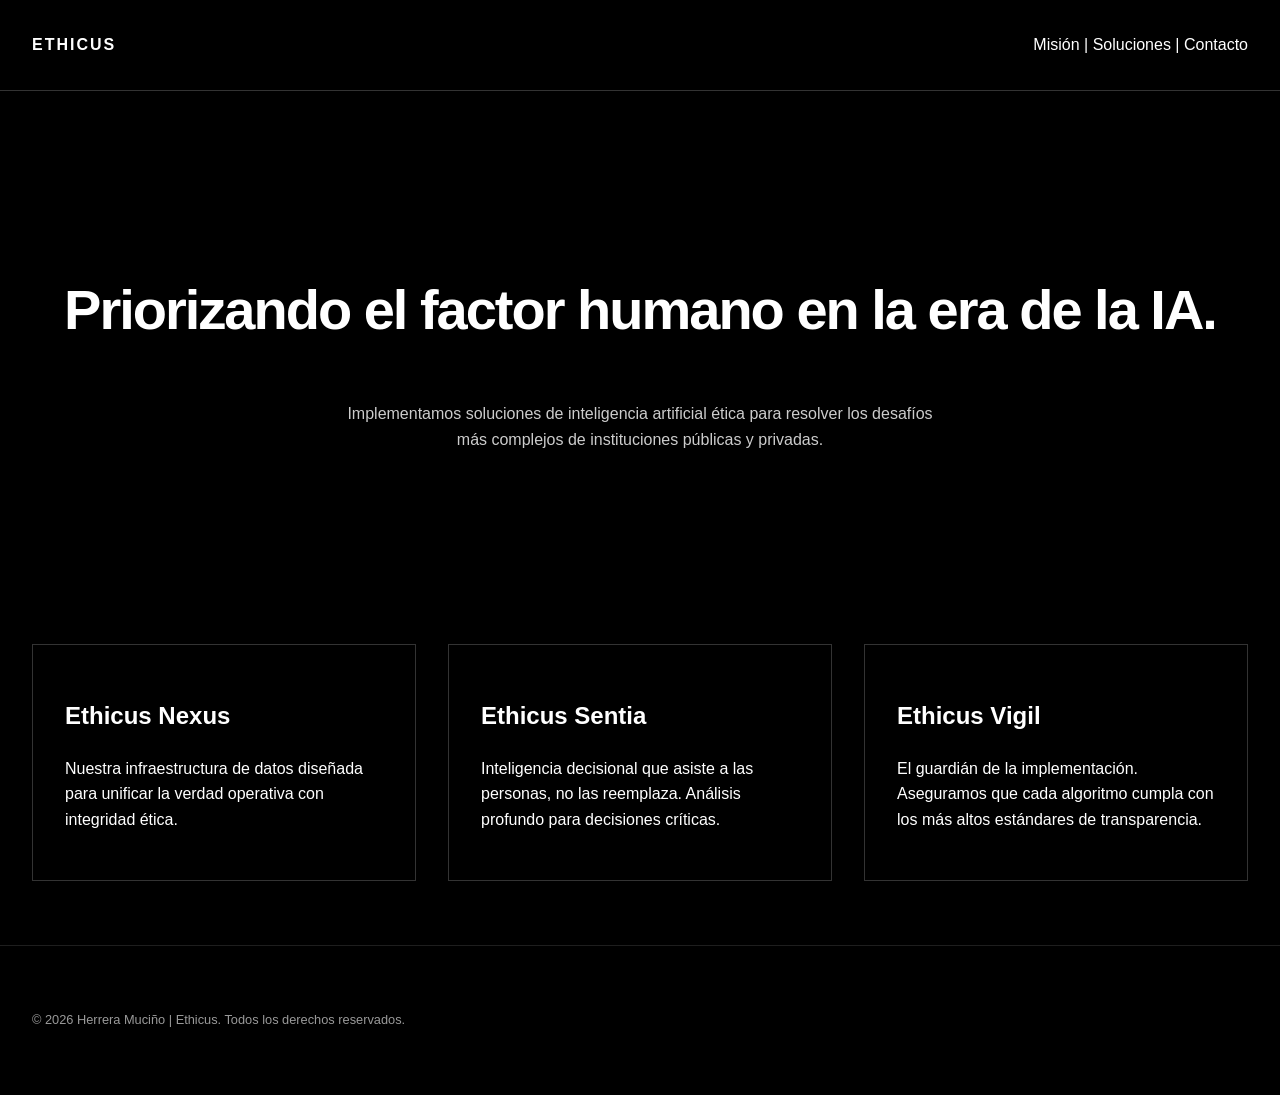
==== ethicus/index.html @ 8b9547f1 "Add initial HTML structure for Ethicus website Pagina principal Ethicus AI." ====
<!DOCTYPE html>
<html lang="es">
<head>
    <meta charset="UTF-8">
    <meta name="viewport" content="width=device-width, initial-scale=1.0">
    <title>Ethicus | Inteligencia Artificial Humana</title>
    <style>
        :root { --bg: #000; --text: #fff; --accent: #333; }
        body { background: var(--bg); color: var(--text); font-family: 'Inter', sans-serif; margin: 0; line-height: 1.6; }
        nav { padding: 2rem; display: flex; justify-content: space-between; border-bottom: 1px solid var(--accent); }
        .hero { padding: 8rem 2rem; text-align: center; }
        h1 { font-size: 3.5rem; letter-spacing: -2px; }
        .grid { display: grid; grid-template-columns: repeat(auto-fit, minmax(300px, 1fr)); gap: 2rem; padding: 4rem 2rem; }
        .card { border: 1px solid var(--accent); padding: 2rem; transition: 0.3s; }
        .card:hover { background: #111; }
        .footer { padding: 4rem 2rem; border-top: 1px solid var(--accent); font-size: 0.8rem; opacity: 0.6; }
    </style>
</head>
<body>
    <nav>
        <div style="font-weight: bold; letter-spacing: 2px;">ETHICUS</div>
        <div>Misión | Soluciones | Contacto</div>
    </nav>
    <section class="hero">
        <h1>Priorizando el factor humano en la era de la IA.</h1>
        <p style="max-width: 600px; margin: auto; opacity: 0.8;">Implementamos soluciones de inteligencia artificial ética para resolver los desafíos más complejos de instituciones públicas y privadas.</p>
    </section>
    <section class="grid">
        <div class="card">
            <h2>Ethicus Nexus</h2>
            <p>Nuestra infraestructura de datos diseñada para unificar la verdad operativa con integridad ética.</p>
        </div>
        <div class="card">
            <h2>Ethicus Sentia</h2>
            <p>Inteligencia decisional que asiste a las personas, no las reemplaza. Análisis profundo para decisiones críticas.</p>
        </div>
        <div class="card">
            <h2>Ethicus Vigil</h2>
            <p>El guardián de la implementación. Aseguramos que cada algoritmo cumpla con los más altos estándares de transparencia.</p>
        </div>
    </section>
    <footer class="footer">
        © 2026 Herrera Muciño | Ethicus. Todos los derechos reservados.
    </footer>
</body>
</html>
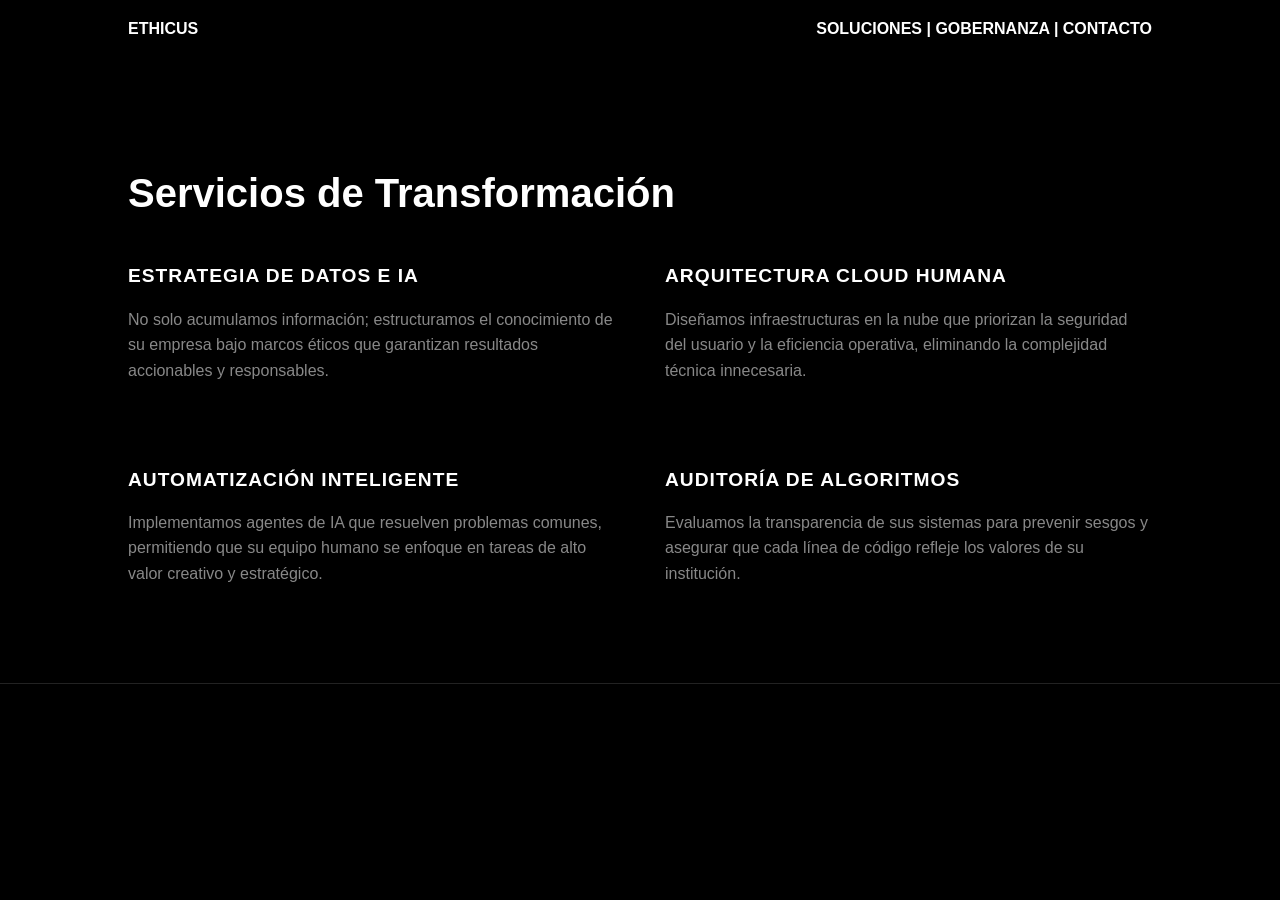
==== commit ad81a4e1: "Update title and restructure sections in index.html version con inteli.." ====
--- a/ethicus/index.html
+++ b/ethicus/index.html
@@ -2,45 +2,40 @@
 <html lang="es">
 <head>
     <meta charset="UTF-8">
-    <meta name="viewport" content="width=device-width, initial-scale=1.0">
-    <title>Ethicus | Inteligencia Artificial Humana</title>
+    <title>Ethicus | Innovación con Integridad</title>
     <style>
-        :root { --bg: #000; --text: #fff; --accent: #333; }
-        body { background: var(--bg); color: var(--text); font-family: 'Inter', sans-serif; margin: 0; line-height: 1.6; }
-        nav { padding: 2rem; display: flex; justify-content: space-between; border-bottom: 1px solid var(--accent); }
-        .hero { padding: 8rem 2rem; text-align: center; }
-        h1 { font-size: 3.5rem; letter-spacing: -2px; }
-        .grid { display: grid; grid-template-columns: repeat(auto-fit, minmax(300px, 1fr)); gap: 2rem; padding: 4rem 2rem; }
-        .card { border: 1px solid var(--accent); padding: 2rem; transition: 0.3s; }
-        .card:hover { background: #111; }
-        .footer { padding: 4rem 2rem; border-top: 1px solid var(--accent); font-size: 0.8rem; opacity: 0.6; }
+        body { background: #000; color: #fff; font-family: 'Inter', sans-serif; margin: 0; }
+        .section { padding: 80px 10%; border-bottom: 1px solid #222; }
+        h2 { font-size: 2.5rem; color: #fff; margin-bottom: 30px; }
+        .grid { display: grid; grid-template-columns: 1fr 1fr; gap: 50px; }
+        .item h3 { color: #fff; font-size: 1.2rem; text-transform: uppercase; letter-spacing: 1px; }
+        .item p { color: #888; line-height: 1.6; }
+        .nav { padding: 20px 10%; display: flex; justify-content: space-between; font-weight: bold; }
     </style>
 </head>
 <body>
-    <nav>
-        <div style="font-weight: bold; letter-spacing: 2px;">ETHICUS</div>
-        <div>Misión | Soluciones | Contacto</div>
-    </nav>
-    <section class="hero">
-        <h1>Priorizando el factor humano en la era de la IA.</h1>
-        <p style="max-width: 600px; margin: auto; opacity: 0.8;">Implementamos soluciones de inteligencia artificial ética para resolver los desafíos más complejos de instituciones públicas y privadas.</p>
-    </section>
-    <section class="grid">
-        <div class="card">
-            <h2>Ethicus Nexus</h2>
-            <p>Nuestra infraestructura de datos diseñada para unificar la verdad operativa con integridad ética.</p>
+    <nav class="nav"><div>ETHICUS</div><div>SOLUCIONES | GOBERNANZA | CONTACTO</div></nav>
+    
+    <div class="section">
+        <h2>Servicios de Transformación</h2>
+        <div class="grid">
+            <div class="item">
+                <h3>Estrategia de Datos e IA</h3>
+                <p>No solo acumulamos información; estructuramos el conocimiento de su empresa bajo marcos éticos que garantizan resultados accionables y responsables.</p>
+            </div>
+            <div class="item">
+                <h3>Arquitectura Cloud Humana</h3>
+                <p>Diseñamos infraestructuras en la nube que priorizan la seguridad del usuario y la eficiencia operativa, eliminando la complejidad técnica innecesaria.</p>
+            </div>
+            <div class="item">
+                <h3>Automatización Inteligente</h3>
+                <p>Implementamos agentes de IA que resuelven problemas comunes, permitiendo que su equipo humano se enfoque en tareas de alto valor creativo y estratégico.</p>
+            </div>
+            <div class="item">
+                <h3>Auditoría de Algoritmos</h3>
+                <p>Evaluamos la transparencia de sus sistemas para prevenir sesgos y asegurar que cada línea de código refleje los valores de su institución.</p>
+            </div>
         </div>
-        <div class="card">
-            <h2>Ethicus Sentia</h2>
-            <p>Inteligencia decisional que asiste a las personas, no las reemplaza. Análisis profundo para decisiones críticas.</p>
-        </div>
-        <div class="card">
-            <h2>Ethicus Vigil</h2>
-            <p>El guardián de la implementación. Aseguramos que cada algoritmo cumpla con los más altos estándares de transparencia.</p>
-        </div>
-    </section>
-    <footer class="footer">
-        © 2026 Herrera Muciño | Ethicus. Todos los derechos reservados.
-    </footer>
+    </div>
 </body>
 </html>
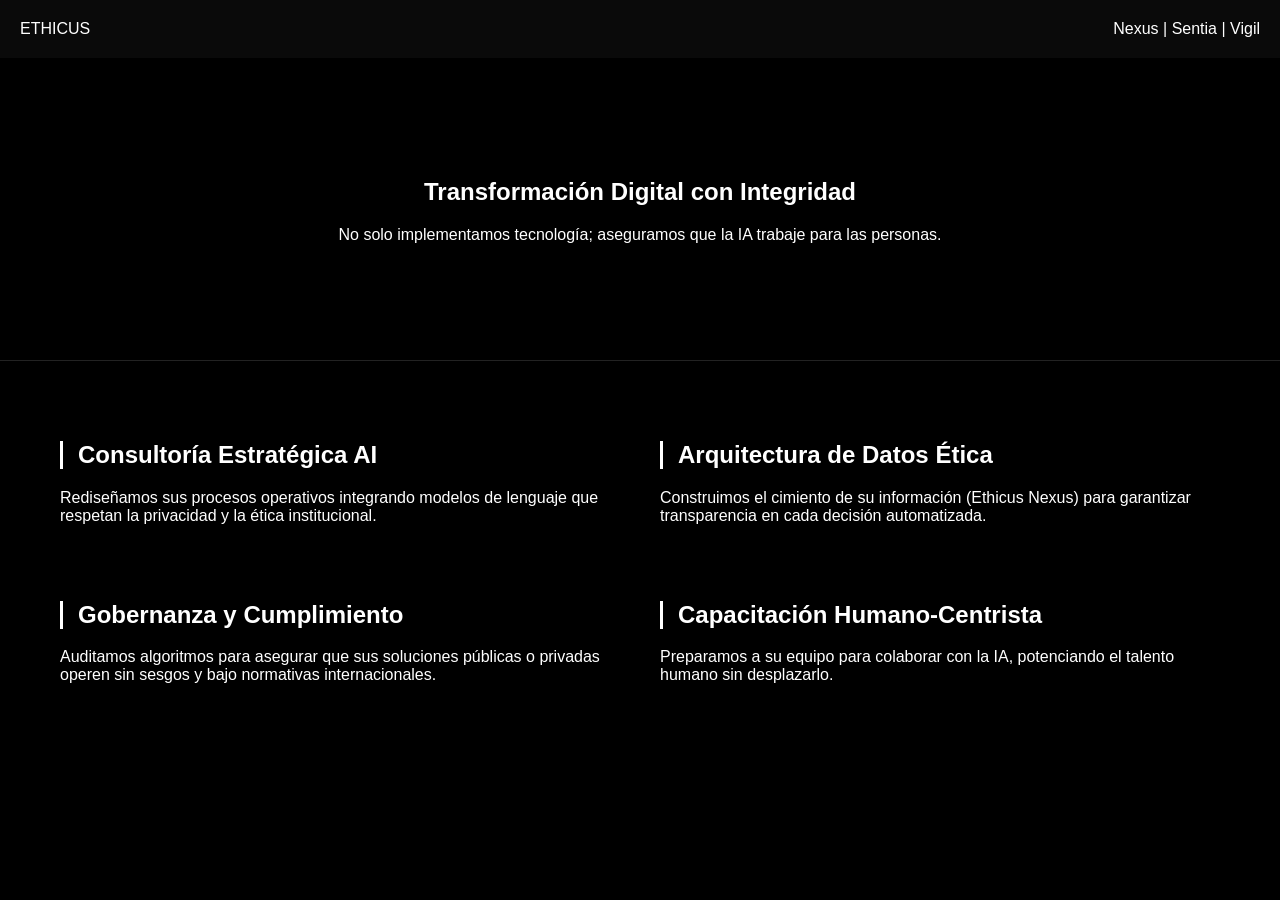
==== commit e728746b: "Revise index.html with new content and title Updated the title and added new sections for strategic " ====
--- a/ethicus/index.html
+++ b/ethicus/index.html
@@ -1,41 +1,38 @@
 <!DOCTYPE html>
 <html lang="es">
 <head>
-    <meta charset="UTF-8">
-    <title>Ethicus | Innovación con Integridad</title>
+    <meta charset="UTF-8"><title>Ethicus | IA con Conciencia Humana</title>
     <style>
         body { background: #000; color: #fff; font-family: 'Inter', sans-serif; margin: 0; }
-        .section { padding: 80px 10%; border-bottom: 1px solid #222; }
-        h2 { font-size: 2.5rem; color: #fff; margin-bottom: 30px; }
-        .grid { display: grid; grid-template-columns: 1fr 1fr; gap: 50px; }
-        .item h3 { color: #fff; font-size: 1.2rem; text-transform: uppercase; letter-spacing: 1px; }
-        .item p { color: #888; line-height: 1.6; }
-        .nav { padding: 20px 10%; display: flex; justify-content: space-between; font-weight: bold; }
+        .hero { padding: 100px 20px; text-align: center; border-bottom: 1px solid #222; }
+        .services { display: grid; grid-template-columns: 1fr 1fr; gap: 40px; padding: 60px; }
+        h2 { color: #fff; border-left: 3px solid #fff; padding-left: 15px; }
+        .nav { padding: 20px; display: flex; justify-content: space-between; background: #0a0a0a; }
     </style>
 </head>
 <body>
-    <nav class="nav"><div>ETHICUS</div><div>SOLUCIONES | GOBERNANZA | CONTACTO</div></nav>
-    
-    <div class="section">
-        <h2>Servicios de Transformación</h2>
-        <div class="grid">
-            <div class="item">
-                <h3>Estrategia de Datos e IA</h3>
-                <p>No solo acumulamos información; estructuramos el conocimiento de su empresa bajo marcos éticos que garantizan resultados accionables y responsables.</p>
-            </div>
-            <div class="item">
-                <h3>Arquitectura Cloud Humana</h3>
-                <p>Diseñamos infraestructuras en la nube que priorizan la seguridad del usuario y la eficiencia operativa, eliminando la complejidad técnica innecesaria.</p>
-            </div>
-            <div class="item">
-                <h3>Automatización Inteligente</h3>
-                <p>Implementamos agentes de IA que resuelven problemas comunes, permitiendo que su equipo humano se enfoque en tareas de alto valor creativo y estratégico.</p>
-            </div>
-            <div class="item">
-                <h3>Auditoría de Algoritmos</h3>
-                <p>Evaluamos la transparencia de sus sistemas para prevenir sesgos y asegurar que cada línea de código refleje los valores de su institución.</p>
-            </div>
+    <nav class="nav"><div>ETHICUS</div><div>Nexus | Sentia | Vigil</div></nav>
+    <section class="hero">
+        <h1>Transformación Digital con Integridad</h1>
+        <p>No solo implementamos tecnología; aseguramos que la IA trabaje para las personas.</p>
+    </section>
+    <section class="services">
+        <div>
+            <h2>Consultoría Estratégica AI</h2>
+            <p>Rediseñamos sus procesos operativos integrando modelos de lenguaje que respetan la privacidad y la ética institucional.</p>
         </div>
-    </div>
+        <div>
+            <h2>Arquitectura de Datos Ética</h2>
+            <p>Construimos el cimiento de su información (Ethicus Nexus) para garantizar transparencia en cada decisión automatizada.</p>
+        </div>
+        <div>
+            <h2>Gobernanza y Cumplimiento</h2>
+            <p>Auditamos algoritmos para asegurar que sus soluciones públicas o privadas operen sin sesgos y bajo normativas internacionales.</p>
+        </div>
+        <div>
+            <h2>Capacitación Humano-Centrista</h2>
+            <p>Preparamos a su equipo para colaborar con la IA, potenciando el talento humano sin desplazarlo.</p>
+        </div>
+    </section>
 </body>
 </html>
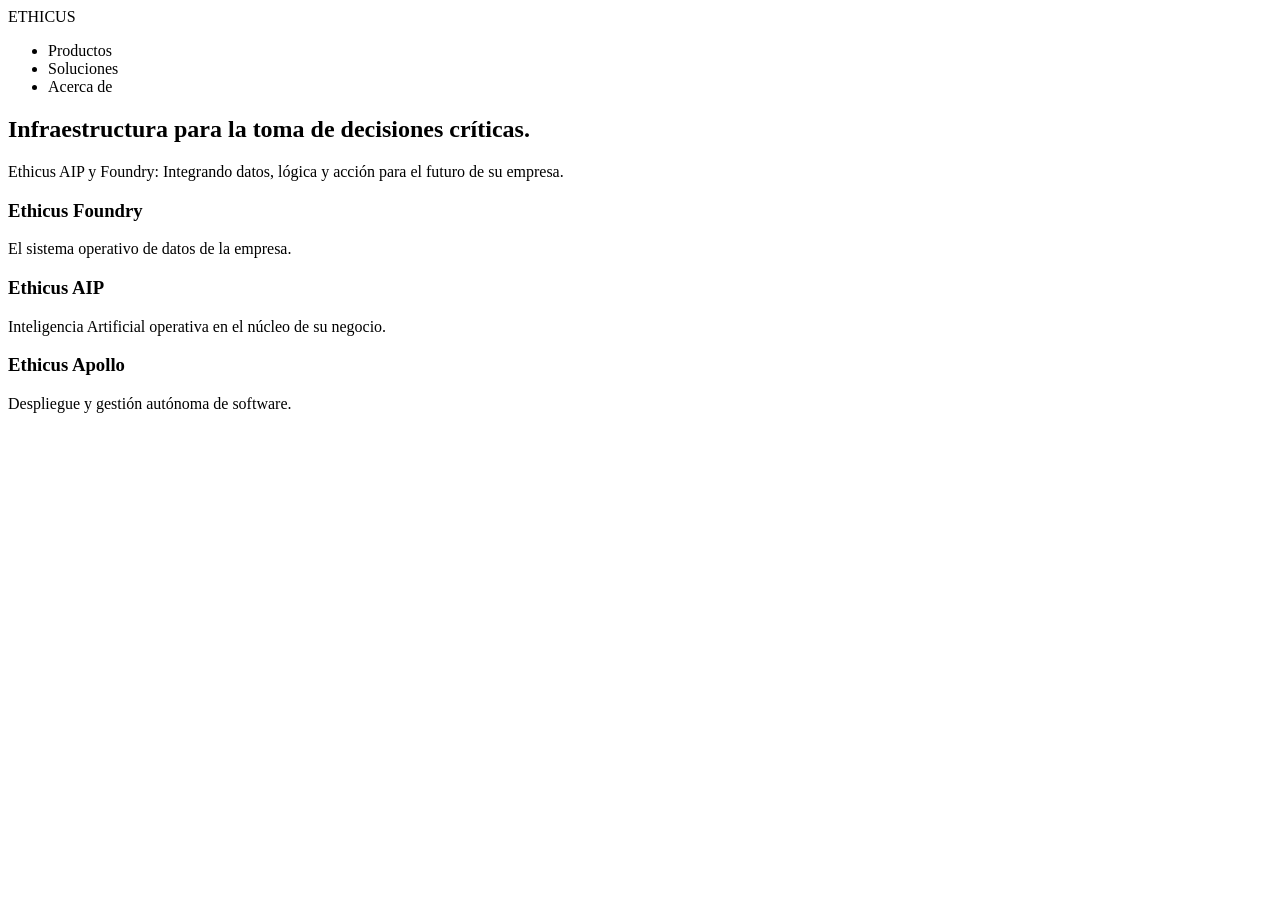
==== commit 41b1eb56: "Update index.html for improved structure and content" ====
--- a/ethicus/index.html
+++ b/ethicus/index.html
@@ -1,38 +1,43 @@
 <!DOCTYPE html>
 <html lang="es">
 <head>
-    <meta charset="UTF-8"><title>Ethicus | IA con Conciencia Humana</title>
-    <style>
-        body { background: #000; color: #fff; font-family: 'Inter', sans-serif; margin: 0; }
-        .hero { padding: 100px 20px; text-align: center; border-bottom: 1px solid #222; }
-        .services { display: grid; grid-template-columns: 1fr 1fr; gap: 40px; padding: 60px; }
-        h2 { color: #fff; border-left: 3px solid #fff; padding-left: 15px; }
-        .nav { padding: 20px; display: flex; justify-content: space-between; background: #0a0a0a; }
-    </style>
+    <meta charset="UTF-8">
+    <meta name="viewport" content="width=device-width, initial-scale=1.0">
+    <title>Ethicus | Plataforma de Inteligencia Operativa</title>
+    <link rel="stylesheet" href="css/style.css">
 </head>
-<body>
-    <nav class="nav"><div>ETHICUS</div><div>Nexus | Sentia | Vigil</div></nav>
-    <section class="hero">
-        <h1>Transformación Digital con Integridad</h1>
-        <p>No solo implementamos tecnología; aseguramos que la IA trabaje para las personas.</p>
-    </section>
-    <section class="services">
-        <div>
-            <h2>Consultoría Estratégica AI</h2>
-            <p>Rediseñamos sus procesos operativos integrando modelos de lenguaje que respetan la privacidad y la ética institucional.</p>
-        </div>
-        <div>
-            <h2>Arquitectura de Datos Ética</h2>
-            <p>Construimos el cimiento de su información (Ethicus Nexus) para garantizar transparencia en cada decisión automatizada.</p>
-        </div>
-        <div>
-            <h2>Gobernanza y Cumplimiento</h2>
-            <p>Auditamos algoritmos para asegurar que sus soluciones públicas o privadas operen sin sesgos y bajo normativas internacionales.</p>
-        </div>
-        <div>
-            <h2>Capacitación Humano-Centrista</h2>
-            <p>Preparamos a su equipo para colaborar con la IA, potenciando el talento humano sin desplazarlo.</p>
-        </div>
-    </section>
+<body class="dark-mode">
+    <header>
+        <nav>
+            <div class="logo">ETHICUS</div>
+            <ul>
+                <li>Productos</li>
+                <li>Soluciones</li>
+                <li>Acerca de</li>
+            </ul>
+        </nav>
+    </header>
+    
+    <main>
+        <section class="hero">
+            <h1>Infraestructura para la toma de decisiones críticas.</h1>
+            <p>Ethicus AIP y Foundry: Integrando datos, lógica y acción para el futuro de su empresa.</p>
+        </section>
+        
+        <section class="products">
+            <div class="product-card">
+                <h3>Ethicus Foundry</h3>
+                <p>El sistema operativo de datos de la empresa.</p>
+            </div>
+            <div class="product-card">
+                <h3>Ethicus AIP</h3>
+                <p>Inteligencia Artificial operativa en el núcleo de su negocio.</p>
+            </div>
+            <div class="product-card">
+                <h3>Ethicus Apollo</h3>
+                <p>Despliegue y gestión autónoma de software.</p>
+            </div>
+        </section>
+    </main>
 </body>
 </html>
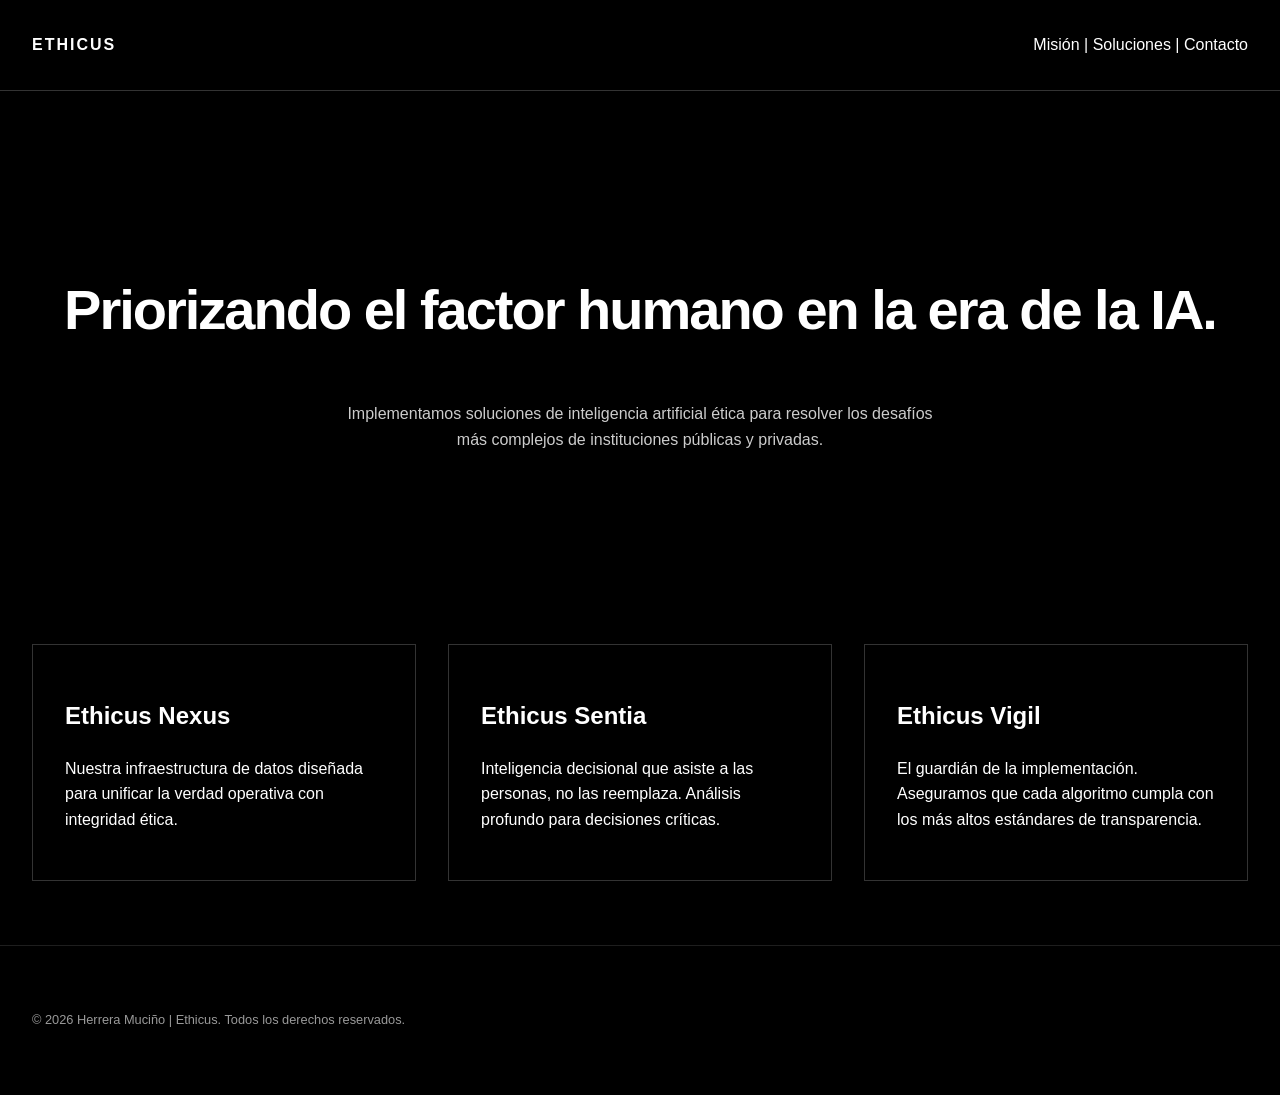
==== commit 13c2187b: "Update title and structure of index.html" ====
--- a/ethicus/index.html
+++ b/ethicus/index.html
@@ -3,41 +3,44 @@
 <head>
     <meta charset="UTF-8">
     <meta name="viewport" content="width=device-width, initial-scale=1.0">
-    <title>Ethicus | Plataforma de Inteligencia Operativa</title>
-    <link rel="stylesheet" href="css/style.css">
+    <title>Ethicus | Inteligencia Artificial Humana</title>
+    <style>
+        :root { --bg: #000; --text: #fff; --accent: #333; }
+        body { background: var(--bg); color: var(--text); font-family: 'Inter', sans-serif; margin: 0; line-height: 1.6; }
+        nav { padding: 2rem; display: flex; justify-content: space-between; border-bottom: 1px solid var(--accent); }
+        .hero { padding: 8rem 2rem; text-align: center; }
+        h1 { font-size: 3.5rem; letter-spacing: -2px; }
+        .grid { display: grid; grid-template-columns: repeat(auto-fit, minmax(300px, 1fr)); gap: 2rem; padding: 4rem 2rem; }
+        .card { border: 1px solid var(--accent); padding: 2rem; transition: 0.3s; }
+        .card:hover { background: #111; }
+        .footer { padding: 4rem 2rem; border-top: 1px solid var(--accent); font-size: 0.8rem; opacity: 0.6; }
+    </style>
 </head>
-<body class="dark-mode">
-    <header>
-        <nav>
-            <div class="logo">ETHICUS</div>
-            <ul>
-                <li>Productos</li>
-                <li>Soluciones</li>
-                <li>Acerca de</li>
-            </ul>
-        </nav>
-    </header>
-    
-    <main>
-        <section class="hero">
-            <h1>Infraestructura para la toma de decisiones críticas.</h1>
-            <p>Ethicus AIP y Foundry: Integrando datos, lógica y acción para el futuro de su empresa.</p>
-        </section>
-        
-        <section class="products">
-            <div class="product-card">
-                <h3>Ethicus Foundry</h3>
-                <p>El sistema operativo de datos de la empresa.</p>
-            </div>
-            <div class="product-card">
-                <h3>Ethicus AIP</h3>
-                <p>Inteligencia Artificial operativa en el núcleo de su negocio.</p>
-            </div>
-            <div class="product-card">
-                <h3>Ethicus Apollo</h3>
-                <p>Despliegue y gestión autónoma de software.</p>
-            </div>
-        </section>
-    </main>
+<body>
+    <nav>
+        <div style="font-weight: bold; letter-spacing: 2px;">ETHICUS</div>
+        <div>Misión | Soluciones | Contacto</div>
+    </nav>
+    <section class="hero">
+        <h1>Priorizando el factor humano en la era de la IA.</h1>
+        <p style="max-width: 600px; margin: auto; opacity: 0.8;">Implementamos soluciones de inteligencia artificial ética para resolver los desafíos más complejos de instituciones públicas y privadas.</p>
+    </section>
+    <section class="grid">
+        <div class="card">
+            <h2>Ethicus Nexus</h2>
+            <p>Nuestra infraestructura de datos diseñada para unificar la verdad operativa con integridad ética.</p>
+        </div>
+        <div class="card">
+            <h2>Ethicus Sentia</h2>
+            <p>Inteligencia decisional que asiste a las personas, no las reemplaza. Análisis profundo para decisiones críticas.</p>
+        </div>
+        <div class="card">
+            <h2>Ethicus Vigil</h2>
+            <p>El guardián de la implementación. Aseguramos que cada algoritmo cumpla con los más altos estándares de transparencia.</p>
+        </div>
+    </section>
+    <footer class="footer">
+        © 2026 Herrera Muciño | Ethicus. Todos los derechos reservados.
+    </footer>
 </body>
 </html>
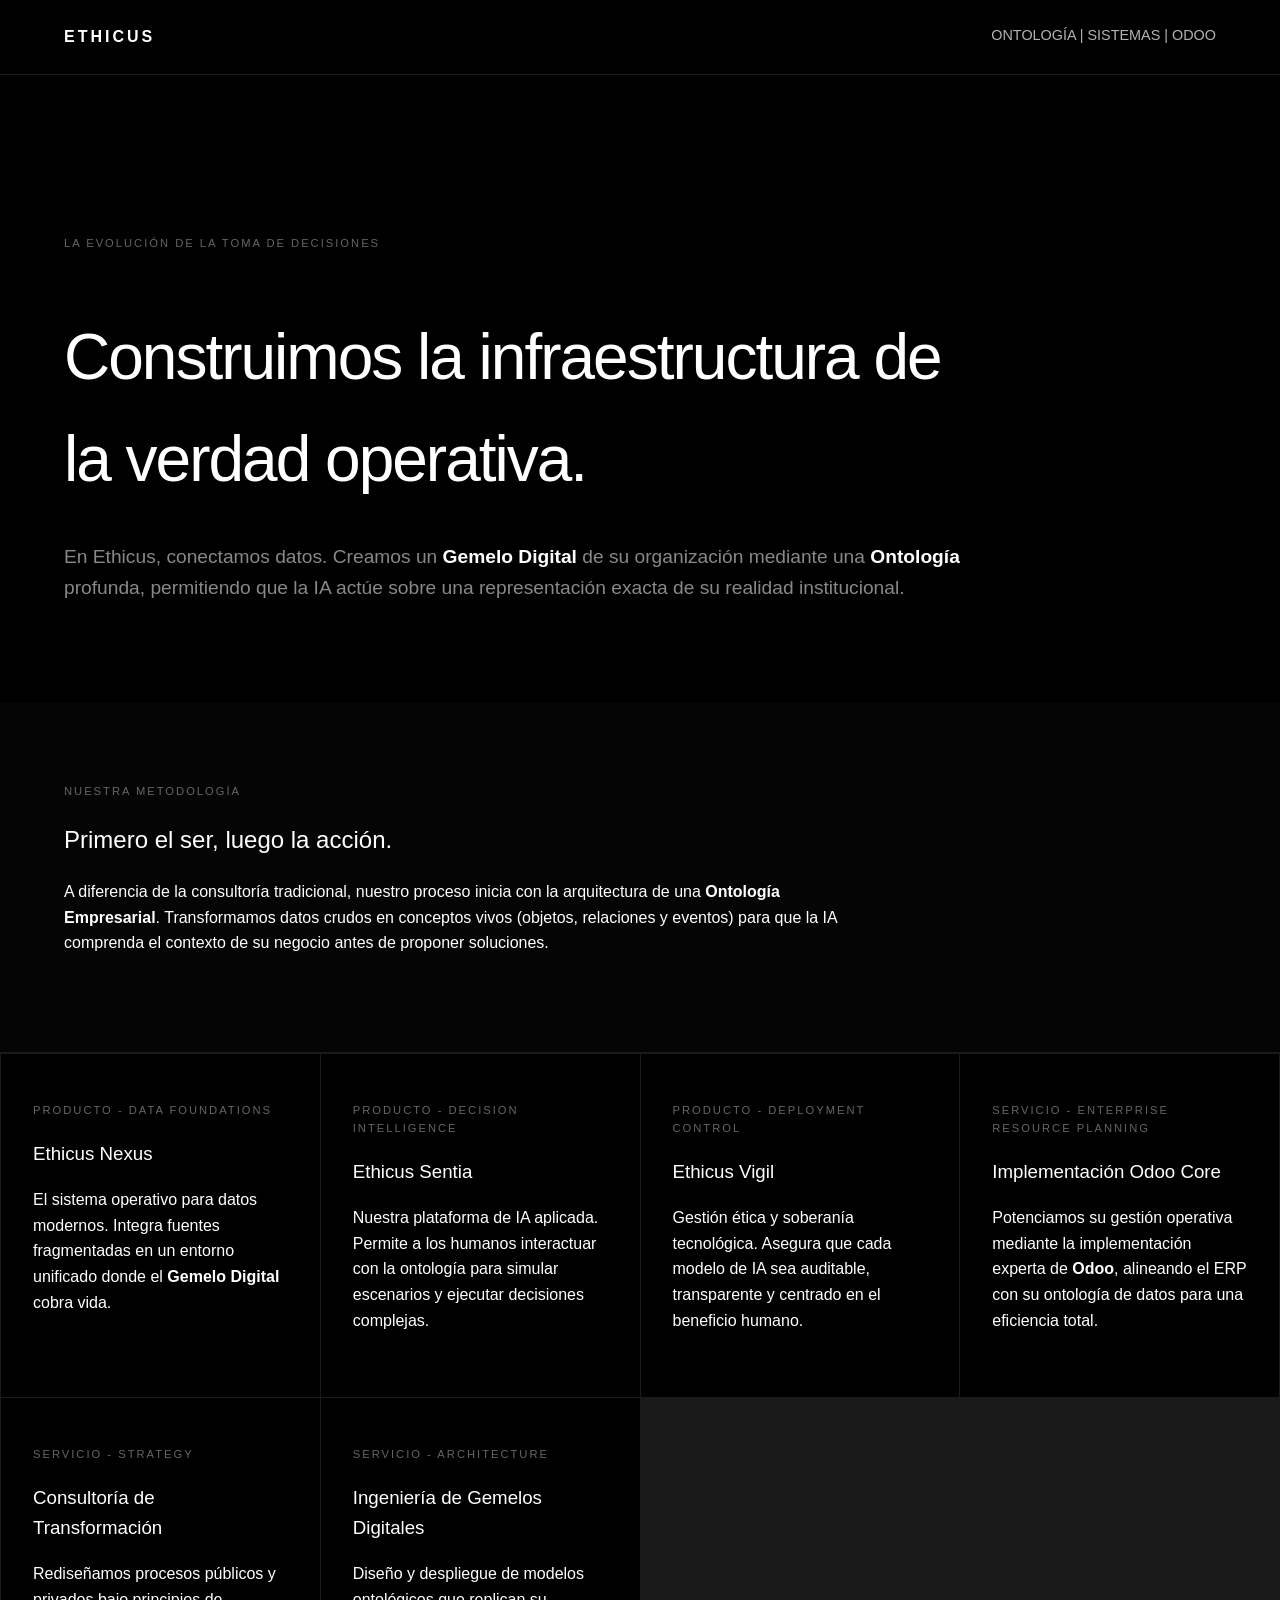
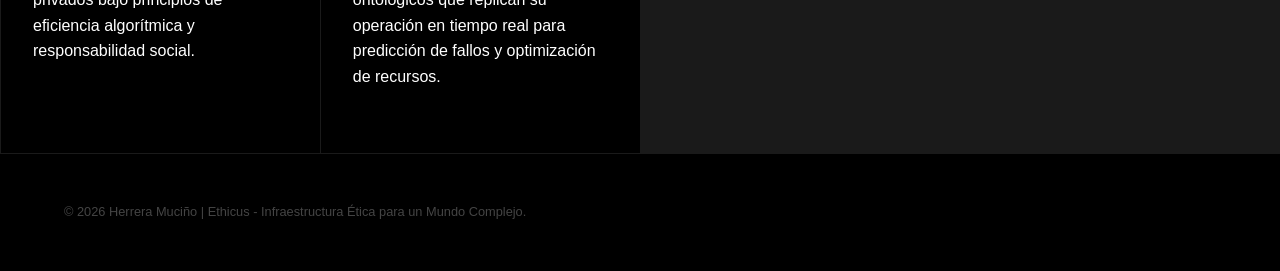
==== commit 3aa20127: "Revise HTML structure and update content Updated the title and modified styles for improved layout a" ====
--- a/ethicus/index.html
+++ b/ethicus/index.html
@@ -3,44 +3,83 @@
 <head>
     <meta charset="UTF-8">
     <meta name="viewport" content="width=device-width, initial-scale=1.0">
-    <title>Ethicus | Inteligencia Artificial Humana</title>
+    <title>Ethicus | Ontología y Decisiones Críticas</title>
     <style>
-        :root { --bg: #000; --text: #fff; --accent: #333; }
-        body { background: var(--bg); color: var(--text); font-family: 'Inter', sans-serif; margin: 0; line-height: 1.6; }
-        nav { padding: 2rem; display: flex; justify-content: space-between; border-bottom: 1px solid var(--accent); }
-        .hero { padding: 8rem 2rem; text-align: center; }
-        h1 { font-size: 3.5rem; letter-spacing: -2px; }
-        .grid { display: grid; grid-template-columns: repeat(auto-fit, minmax(300px, 1fr)); gap: 2rem; padding: 4rem 2rem; }
-        .card { border: 1px solid var(--accent); padding: 2rem; transition: 0.3s; }
-        .card:hover { background: #111; }
-        .footer { padding: 4rem 2rem; border-top: 1px solid var(--accent); font-size: 0.8rem; opacity: 0.6; }
+        :root { --bg: #000; --text: #fff; --accent: #1a1a1a; --highlight: #ffffff; }
+        body { background: var(--bg); color: var(--text); font-family: 'Inter', -apple-system, sans-serif; margin: 0; line-height: 1.6; }
+        nav { padding: 1.5rem 5%; display: flex; justify-content: space-between; border-bottom: 1px solid var(--accent); position: sticky; top: 0; background: rgba(0,0,0,0.9); z-index: 100; }
+        .hero { padding: 10rem 5% 5rem; max-width: 900px; }
+        h1 { font-size: 4rem; font-weight: 300; letter-spacing: -2px; margin-bottom: 2rem; }
+        .grid { display: grid; grid-template-columns: repeat(auto-fit, minmax(300px, 1fr)); gap: 1px; background: var(--accent); border: 1px solid var(--accent); }
+        .card { background: var(--bg); padding: 3rem 2rem; transition: 0.4s; }
+        .card:hover { background: #050505; }
+        .tag { font-size: 0.7rem; letter-spacing: 2px; text-transform: uppercase; color: #666; margin-bottom: 1rem; display: block; }
+        h2, h3 { font-weight: 400; }
+        .ontology-section { padding: 5rem 5%; background: #050505; border-bottom: 1px solid var(--accent); }
+        footer { padding: 3rem 5%; color: #444; font-size: 0.8rem; }
+        b { color: var(--highlight); }
     </style>
 </head>
 <body>
-    <nav>
-        <div style="font-weight: bold; letter-spacing: 2px;">ETHICUS</div>
-        <div>Misión | Soluciones | Contacto</div>
-    </nav>
-    <section class="hero">
-        <h1>Priorizando el factor humano en la era de la IA.</h1>
-        <p style="max-width: 600px; margin: auto; opacity: 0.8;">Implementamos soluciones de inteligencia artificial ética para resolver los desafíos más complejos de instituciones públicas y privadas.</p>
-    </section>
-    <section class="grid">
-        <div class="card">
-            <h2>Ethicus Nexus</h2>
-            <p>Nuestra infraestructura de datos diseñada para unificar la verdad operativa con integridad ética.</p>
-        </div>
-        <div class="card">
-            <h2>Ethicus Sentia</h2>
-            <p>Inteligencia decisional que asiste a las personas, no las reemplaza. Análisis profundo para decisiones críticas.</p>
-        </div>
-        <div class="card">
-            <h2>Ethicus Vigil</h2>
-            <p>El guardián de la implementación. Aseguramos que cada algoritmo cumpla con los más altos estándares de transparencia.</p>
-        </div>
-    </section>
-    <footer class="footer">
-        © 2026 Herrera Muciño | Ethicus. Todos los derechos reservados.
-    </footer>
+
+<nav>
+    <div style="font-weight: bold; letter-spacing: 3px;">ETHICUS</div>
+    <div style="font-size: 0.9rem; opacity: 0.7;">ONTOLOGÍA | SISTEMAS | ODOO</div>
+</nav>
+
+<section class="hero">
+    <span class="tag">La evolución de la toma de decisiones</span>
+    <h1>Construimos la infraestructura de la verdad operativa.</h1>
+    <p style="font-size: 1.2rem; color: #888;">En Ethicus, conectamos datos. Creamos un <b>Gemelo Digital</b> de su organización mediante una <b>Ontología</b> profunda, permitiendo que la IA actúe sobre una representación exacta de su realidad institucional.</p>
+</section>
+
+<section class="ontology-section">
+    <div style="max-width: 800px;">
+        <span class="tag">Nuestra Metodología</span>
+        <h2>Primero el ser, luego la acción.</h2>
+        <p>A diferencia de la consultoría tradicional, nuestro proceso inicia con la arquitectura de una <b>Ontología Empresarial</b>. Transformamos datos crudos en conceptos vivos (objetos, relaciones y eventos) para que la IA comprenda el contexto de su negocio antes de proponer soluciones.</p>
+    </div>
+</section>
+
+<section class="grid">
+    <!-- PRODUCTOS ESTILO PALANTIR -->
+    <div class="card">
+        <span class="tag">Producto - Data Foundations</span>
+        <h3>Ethicus Nexus</h3>
+        <p>El sistema operativo para datos modernos. Integra fuentes fragmentadas en un entorno unificado donde el <b>Gemelo Digital</b> cobra vida.</p>
+    </div>
+    <div class="card">
+        <span class="tag">Producto - Decision Intelligence</span>
+        <h3>Ethicus Sentia</h3>
+        <p>Nuestra plataforma de IA aplicada. Permite a los humanos interactuar con la ontología para simular escenarios y ejecutar decisiones complejas.</p>
+    </div>
+    <div class="card">
+        <span class="tag">Producto - Deployment Control</span>
+        <h3>Ethicus Vigil</h3>
+        <p>Gestión ética y soberanía tecnológica. Asegura que cada modelo de IA sea auditable, transparente y centrado en el beneficio humano.</p>
+    </div>
+
+    <!-- SERVICIOS ESTILO INTELLICO + ODOO -->
+    <div class="card">
+        <span class="tag">Servicio - Enterprise Resource Planning</span>
+        <h3>Implementación Odoo Core</h3>
+        <p>Potenciamos su gestión operativa mediante la implementación experta de <b>Odoo</b>, alineando el ERP con su ontología de datos para una eficiencia total.</p>
+    </div>
+    <div class="card">
+        <span class="tag">Servicio - Strategy</span>
+        <h3>Consultoría de Transformación</h3>
+        <p>Rediseñamos procesos públicos y privados bajo principios de eficiencia algorítmica y responsabilidad social.</p>
+    </div>
+    <div class="card">
+        <span class="tag">Servicio - Architecture</span>
+        <h3>Ingeniería de Gemelos Digitales</h3>
+        <p>Diseño y despliegue de modelos ontológicos que replican su operación en tiempo real para predicción de fallos y optimización de recursos.</p>
+    </div>
+</section>
+
+<footer>
+    © 2026 Herrera Muciño | Ethicus - Infraestructura Ética para un Mundo Complejo.
+</footer>
+
 </body>
 </html>
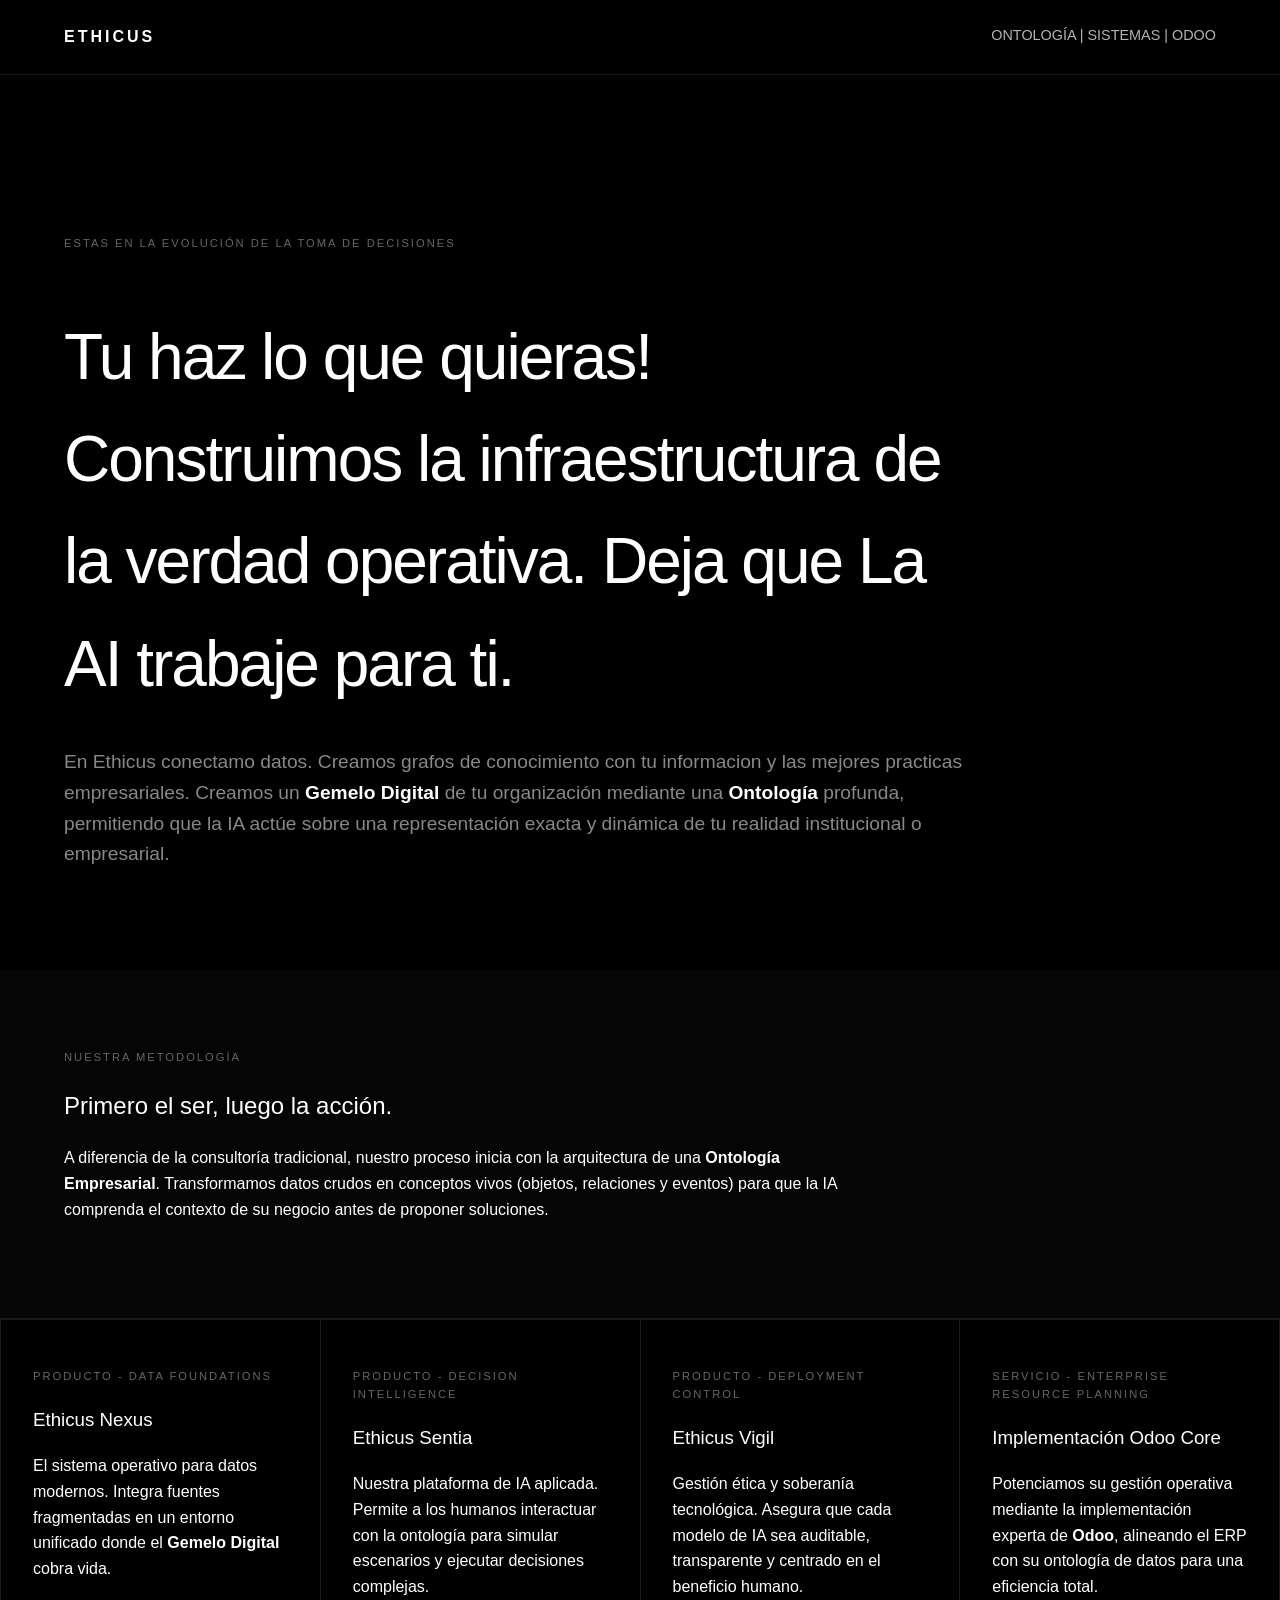
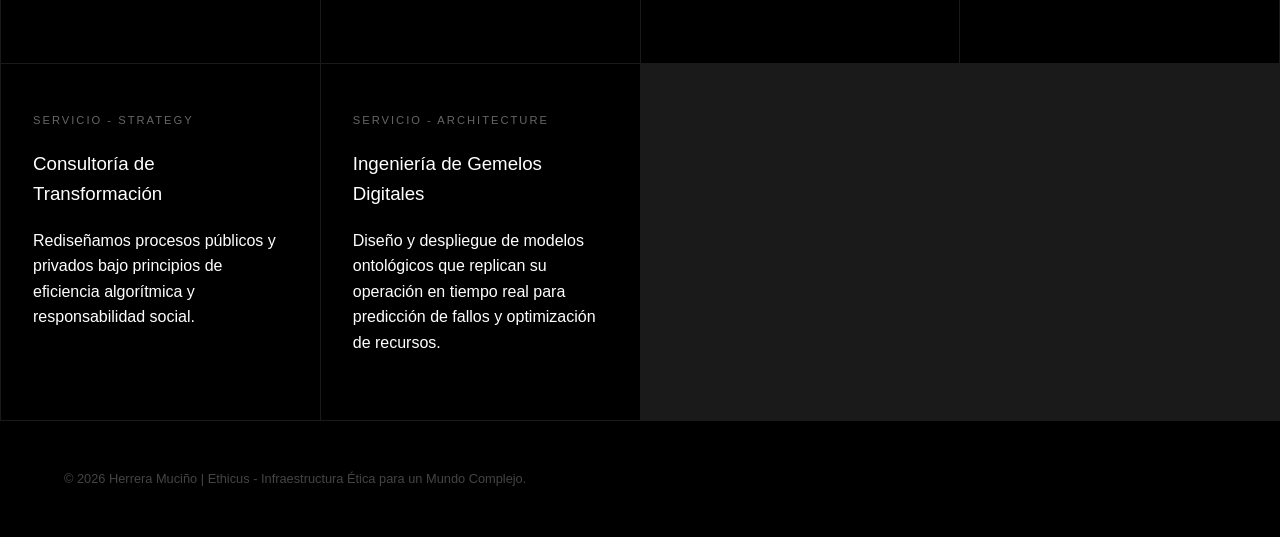
==== commit 71ecb52a: "Update hero section text in index.html" ====
--- a/ethicus/index.html
+++ b/ethicus/index.html
@@ -3,7 +3,7 @@
 <head>
     <meta charset="UTF-8">
     <meta name="viewport" content="width=device-width, initial-scale=1.0">
-    <title>Ethicus | Ontología y Decisiones Críticas</title>
+    <title>Ethicus | Ontología y Gemelos Digitales para Decisiones Críticas</title>
     <style>
         :root { --bg: #000; --text: #fff; --accent: #1a1a1a; --highlight: #ffffff; }
         body { background: var(--bg); color: var(--text); font-family: 'Inter', -apple-system, sans-serif; margin: 0; line-height: 1.6; }
@@ -28,9 +28,9 @@
 </nav>
 
 <section class="hero">
-    <span class="tag">La evolución de la toma de decisiones</span>
-    <h1>Construimos la infraestructura de la verdad operativa.</h1>
-    <p style="font-size: 1.2rem; color: #888;">En Ethicus, conectamos datos. Creamos un <b>Gemelo Digital</b> de su organización mediante una <b>Ontología</b> profunda, permitiendo que la IA actúe sobre una representación exacta de su realidad institucional.</p>
+    <span class="tag">Estas en la evolución de la toma de decisiones</span>
+    <h1>Tu haz lo que quieras! Construimos la infraestructura de la verdad operativa. Deja que La AI trabaje para ti.</h1>
+    <p style="font-size: 1.2rem; color: #888;">En Ethicus conectamo datos. Creamos grafos de conocimiento con tu informacion y las mejores practicas empresariales. Creamos un <b>Gemelo Digital</b> de tu organización mediante una <b>Ontología</b> profunda, permitiendo que la IA actúe sobre una representación exacta y dinámica de tu realidad institucional o empresarial.</p>
 </section>
 
 <section class="ontology-section">
